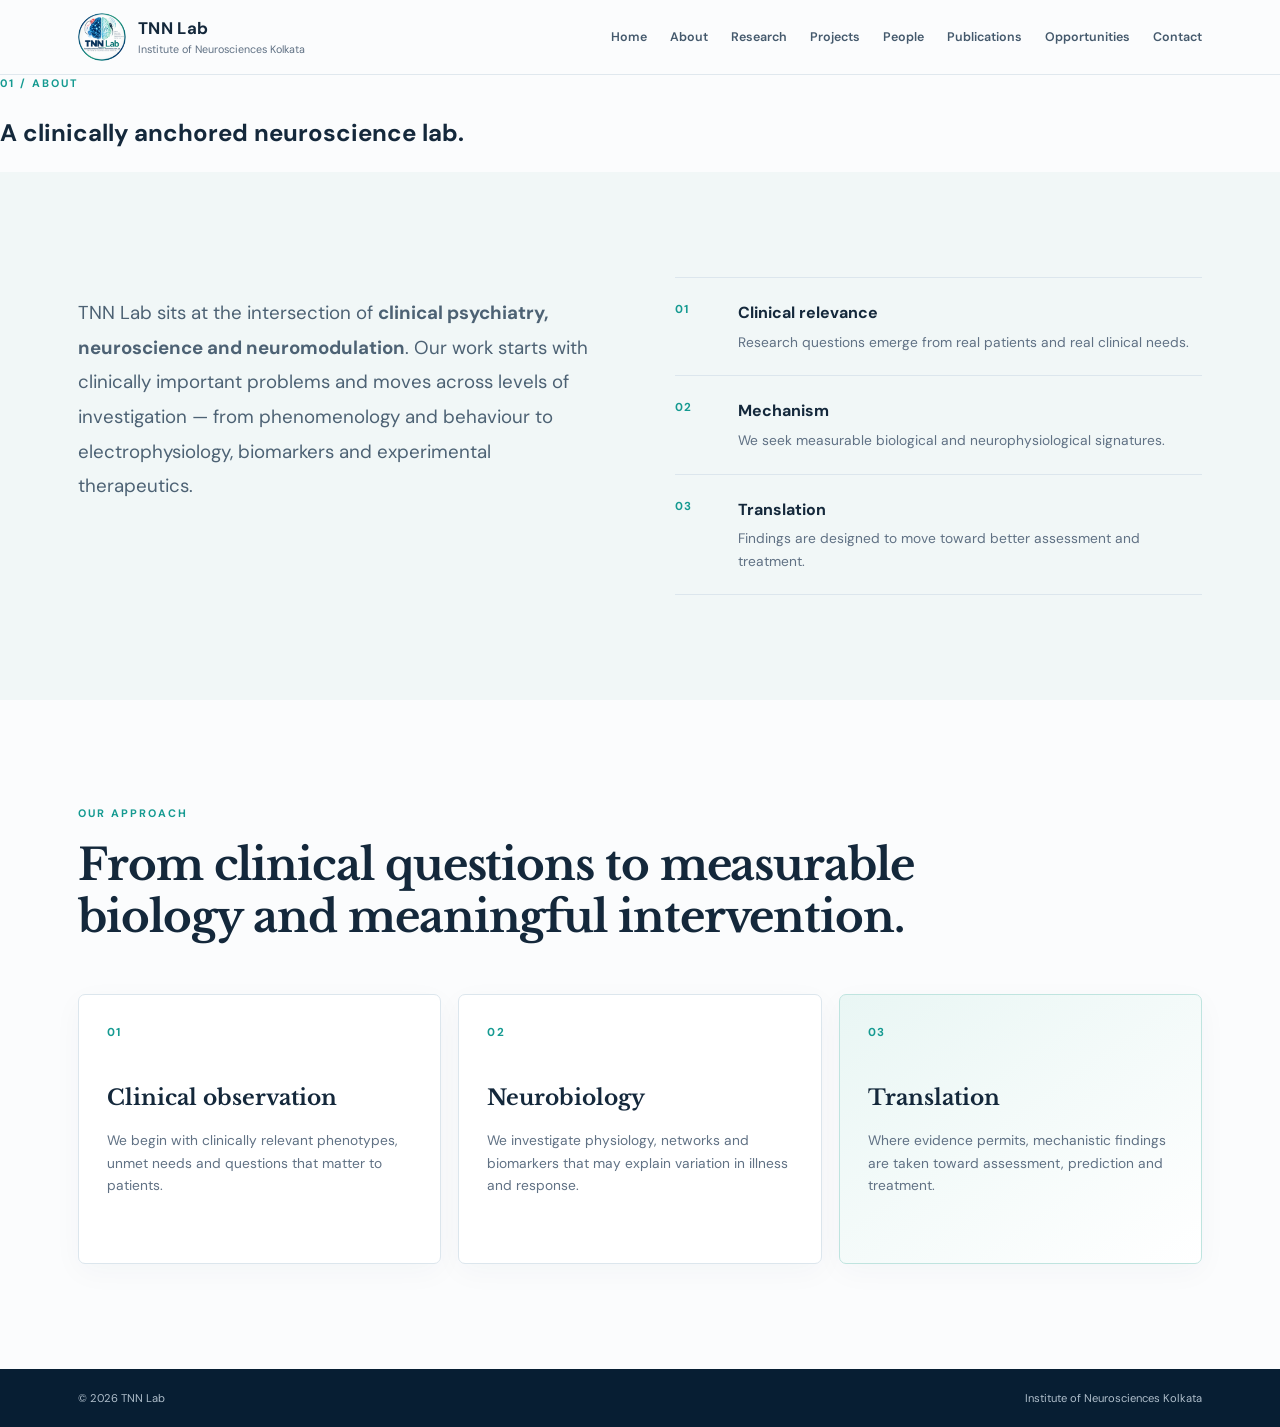
==== about.html @ 8aae9b07 "Add About page" ====
<!DOCTYPE html><html lang="en"><head><meta charset="UTF-8"><meta name="viewport" content="width=device-width, initial-scale=1.0"><meta name="description" content="About TNN Lab — Translational Neuroscience & Neuromodulation Lab."><title>About | TNN Lab</title><link rel="stylesheet" href="style.css"></head><body><header class="site-header"><div class="nav-wrap"><a class="brand" href="index.html"><img src="assets/tnn-lab-logo.jpg" alt="TNN Lab logo"><span><strong>TNN Lab</strong><small>Institute of Neurosciences Kolkata</small></span></a><button class="menu-toggle" aria-label="Open navigation" aria-expanded="false">☰</button><nav class="nav"><a href="index.html">Home</a><a class="active" href="about.html">About</a><a href="research.html">Research</a><a href="projects.html">Projects</a><a href="people.html">People</a><a href="publications.html">Publications</a><a href="opportunities.html">Opportunities</a><a href="contact.html">Contact</a></nav></div></header><main><section class="page-hero"><div class="page-hero-inner"><p class="eyebrow">01 / ABOUT</p><h1>A clinically anchored neuroscience lab.</h1></div></section><section class="section section-light"><div class="two-col"><div><p class="large-copy">TNN Lab sits at the intersection of <strong>clinical psychiatry, neuroscience and neuromodulation</strong>. Our work starts with clinically important problems and moves across levels of investigation — from phenomenology and behaviour to electrophysiology, biomarkers and experimental therapeutics.</p></div><div class="principles"><div class="principle"><span>01</span><div><h3>Clinical relevance</h3><p>Research questions emerge from real patients and real clinical needs.</p></div></div><div class="principle"><span>02</span><div><h3>Mechanism</h3><p>We seek measurable biological and neurophysiological signatures.</p></div></div><div class="principle"><span>03</span><div><h3>Translation</h3><p>Findings are designed to move toward better assessment and treatment.</p></div></div></div></div></section><section class="section"><div class="section-heading"><p class="eyebrow">OUR APPROACH</p><h2>From clinical questions to measurable biology and meaningful intervention.</h2></div><div class="research-grid"><article class="research-card"><div class="card-no">01</div><h3>Clinical observation</h3><p>We begin with clinically relevant phenotypes, unmet needs and questions that matter to patients.</p></article><article class="research-card"><div class="card-no">02</div><h3>Neurobiology</h3><p>We investigate physiology, networks and biomarkers that may explain variation in illness and response.</p></article><article class="research-card accent-card"><div class="card-no">03</div><h3>Translation</h3><p>Where evidence permits, mechanistic findings are taken toward assessment, prediction and treatment.</p></article></div></section></main><footer><div class="footer-inner"><span>© <span id="year"></span> TNN Lab</span><span>Institute of Neurosciences Kolkata</span></div></footer><script src="script.js"></script></body></html>
---- style.css ----
@import url('https://fonts.googleapis.com/css2?family=DM+Sans:wght@400;500;600;700&family=Libre+Baskerville:wght@400;700&display=swap');

:root {
  --navy: #123b61;
  --navy-deep: #0b2945;
  --teal: #159a91;
  --teal-light: #e8f6f4;
  --ink: #14283b;
  --muted: #607184;
  --paper: #fbfcfd;
  --white: #ffffff;
  --line: #dce6ed;
  --warm: #ef6b63;
  --shadow: 0 18px 55px rgba(18, 59, 97, .10);
  --serif: "Libre Baskerville", Georgia, serif;
  --sans: "DM Sans", Arial, sans-serif;
}

* { box-sizing: border-box; }
html { scroll-behavior: smooth; }
body {
  margin: 0;
  color: var(--ink);
  background: var(--paper);
  font-family: var(--sans);
  line-height: 1.65;
}
a { color: inherit; text-decoration: none; }
img { max-width: 100%; display: block; }

.site-header {
  position: sticky;
  top: 0;
  z-index: 50;
  background: rgba(251,252,253,.94);
  backdrop-filter: blur(14px);
  border-bottom: 1px solid rgba(220,230,237,.85);
}
.nav-wrap {
  max-width: 1180px;
  margin: auto;
  padding: 13px 28px;
  display: flex;
  align-items: center;
  justify-content: space-between;
  gap: 25px;
}
.brand { display:flex; align-items:center; gap:12px; min-width: 230px; }
.brand img { width: 48px; height:48px; object-fit:cover; border-radius:50%; }
.brand strong { display:block; font-size:1.05rem; letter-spacing:.02em; }
.brand small { display:block; color:var(--muted); font-size:.67rem; margin-top:-2px; }
.nav { display:flex; gap:23px; align-items:center; font-size:.78rem; font-weight:600; }
.nav a { color:#44596c; }
.nav a:hover { color:var(--teal); }
.menu-toggle { display:none; border:0; background:none; font-size:1.5rem; color:var(--navy); }

.hero {
  position:relative;
  overflow:hidden;
  min-height: calc(100vh - 74px);
  display:flex;
  align-items:center;
  background:
    radial-gradient(circle at 83% 42%, rgba(21,154,145,.14), transparent 28%),
    radial-gradient(circle at 75% 80%, rgba(18,59,97,.08), transparent 26%),
    var(--paper);
}
.hero-grid {
  width:min(1180px, 100%);
  margin:auto;
  padding:75px 28px 80px;
  display:grid;
  grid-template-columns: 1.05fr .95fr;
  align-items:center;
  gap:55px;
}
.eyebrow {
  color:var(--teal);
  font-size:.68rem;
  letter-spacing:.18em;
  font-weight:700;
  margin:0 0 16px;
}
.hero h1 {
  font-family:var(--serif);
  font-size:clamp(2.6rem, 5.2vw, 5rem);
  line-height:1.1;
  letter-spacing:-.035em;
  margin:0 0 24px;
  color:var(--navy-deep);
}
.hero h1 em { color:var(--teal); font-style:normal; }
.lead { max-width:650px; font-size:1.05rem; color:#526678; }
.hero-actions { display:flex; gap:12px; margin:31px 0; flex-wrap:wrap; }
.btn { padding:13px 20px; border-radius:5px; font-weight:700; font-size:.82rem; }
.btn-primary { color:#fff; background:var(--navy); }
.btn-primary:hover { background:var(--teal); }
.btn-quiet { border:1px solid var(--line); color:var(--navy); background:#fff; }
.btn-quiet:hover { border-color:var(--teal); color:var(--teal); }
.hero-meta { display:flex; gap:20px; color:#738495; font-size:.72rem; flex-wrap:wrap; }
.hero-meta span { padding-left:13px; border-left:2px solid var(--teal); }

.hero-mark { position:relative; width:min(510px,100%); justify-self:end; }
.hero-mark img {
  width:min(480px,100%);
  margin:auto;
  border-radius:50%;
  box-shadow:var(--shadow);
  position:relative;
  z-index:2;
}
.logo-orbit {
  position:absolute;
  width:84%;
  aspect-ratio:1;
  border:1px solid rgba(21,154,145,.22);
  border-radius:50%;
  top:8%; left:8%;
  transform:rotate(-16deg);
}
.logo-orbit::after {
  content:"";
  position:absolute;
  width:13px;height:13px;border-radius:50%;
  background:var(--warm);
  top:9%;right:10%;
  box-shadow:0 0 0 8px rgba(239,107,99,.12);
}

.section { padding:105px 28px; max-width:1180px; margin:auto; }
.section-light { max-width:none; background:#f1f7f7; }
.section-light > *, .section-dark > *, .contact-section > * { max-width:1124px; margin-left:auto; margin-right:auto; }
.section-dark { max-width:none; background:var(--navy-deep); color:#fff; }
.section-heading { margin-bottom:50px; }
.section-heading h2 {
  font-family:var(--serif);
  font-size:clamp(2rem, 3.4vw, 3.15rem);
  line-height:1.2;
  letter-spacing:-.025em;
  max-width:850px;
  margin:0;
}
.section-dark .eyebrow { color:#62c9c1; }
.section-dark .section-intro { color:#b9c9d6; max-width:650px; }
.two-col { display:grid; grid-template-columns:1fr 1fr; gap:70px; align-items:start; }
.large-copy { font-size:1.17rem; color:#4d6274; line-height:1.85; }
.principles { border-top:1px solid var(--line); }
.principle { display:grid; grid-template-columns:45px 1fr; gap:18px; padding:22px 0; border-bottom:1px solid var(--line); }
.principle span, .card-no, .project-label { color:var(--teal); font-weight:700; font-size:.72rem; letter-spacing:.12em; }
.principle h3 { margin:0 0 4px; font-size:1rem; }
.principle p { margin:0; color:var(--muted); font-size:.86rem; }

.research-grid { display:grid; grid-template-columns:repeat(3,1fr); gap:17px; }
.research-card {
  background:#fff; border:1px solid var(--line); border-radius:7px;
  padding:28px; min-height:270px; box-shadow:0 8px 30px rgba(18,59,97,.035);
  transition:.2s ease;
}
.research-card:hover { transform:translateY(-4px); box-shadow:var(--shadow); }
.research-card .card-no { margin-bottom:38px; }
.research-card h3 { margin:0 0 12px; font-family:var(--serif); font-size:1.35rem; }
.research-card p { color:var(--muted); font-size:.86rem; }
.tags { display:flex; flex-wrap:wrap; gap:6px; margin-top:20px; }
.tags span { font-size:.62rem; border:1px solid #d6e3e8; padding:4px 8px; border-radius:20px; color:#52697b; }
.accent-card { background:linear-gradient(145deg,#e9f6f4,#fff); border-color:#bfe4df; }

.project-list { border-top:1px solid rgba(255,255,255,.16); }
.project { display:grid; grid-template-columns:55px 1fr auto; gap:20px; align-items:center; padding:27px 0; border-bottom:1px solid rgba(255,255,255,.16); }
.project h3 { margin:0 0 5px; font-family:var(--serif); font-size:1.35rem; }
.project p { margin:0; color:#b9c9d6; font-size:.84rem; max-width:690px; }
.project-type { color:#69c9c2; font-size:.65rem; letter-spacing:.12em; text-transform:uppercase; white-space:nowrap; }

.people-grid { display:grid; grid-template-columns:1.2fr .8fr; gap:60px; align-items:start; }
.person-card { background:#fff; border:1px solid var(--line); border-radius:8px; padding:28px; display:flex; gap:24px; align-items:center; box-shadow:0 8px 30px rgba(18,59,97,.04); }
.avatar { width:92px; height:92px; border-radius:50%; display:grid; place-items:center; flex:none; background:linear-gradient(145deg,var(--navy),var(--teal)); color:#fff; font-family:var(--serif); font-size:1.6rem; }
.role { margin:0 0 5px; color:var(--teal); font-size:.68rem; text-transform:uppercase; letter-spacing:.14em; font-weight:700; }
.person-card h3 { margin:0; font-family:var(--serif); font-size:1.55rem; }
.person-card p { margin:7px 0; color:var(--muted); font-size:.86rem; }
.credential { color:var(--navy); font-size:.69rem; font-weight:700; }
.people-note { padding-top:10px; color:#536879; }
.people-note p:first-child { font-size:1.05rem; line-height:1.8; }
.muted { color:#81909d; font-size:.8rem; }

.publication-placeholder { border:1px dashed #b8cad5; padding:32px; display:flex; gap:20px; align-items:center; background:#fff; }
.pub-icon { width:45px; height:45px; border-radius:50%; background:var(--teal-light); color:var(--teal); display:grid; place-items:center; font-weight:700; }
.publication-placeholder h3 { margin:0 0 5px; font-family:var(--serif); }
.publication-placeholder p { margin:0; color:var(--muted); font-size:.86rem; }

.opportunity-grid { display:grid; grid-template-columns:1fr 1fr; gap:80px; }
.opportunity-list { border-top:1px solid var(--line); }
.opportunity-list div { display:flex; justify-content:space-between; gap:20px; padding:17px 0; border-bottom:1px solid var(--line); }
.opportunity-list strong { font-size:.88rem; }
.opportunity-list span { color:var(--muted); font-size:.76rem; }

.contact-section { max-width:none; background:linear-gradient(135deg,#eaf6f4,#f6f8fa); }
.contact-grid { display:grid; grid-template-columns:1fr .75fr; gap:80px; align-items:center; }
.contact-grid h2 { font-family:var(--serif); font-size:clamp(2.2rem,4vw,3.6rem); line-height:1.15; margin:0 0 18px; }
.contact-lead { color:var(--muted); }
.email { display:inline-block; margin-top:7px; color:var(--navy); font-weight:700; border-bottom:2px solid var(--teal); padding-bottom:3px; }
.contact-box { background:var(--navy-deep); color:#fff; padding:35px; border-radius:8px; box-shadow:var(--shadow); }
.contact-label { color:#62c9c1; letter-spacing:.16em; font-size:.65rem; font-weight:700; }
.contact-box h3 { font-family:var(--serif); font-size:1.55rem; line-height:1.45; margin:17px 0; }
.contact-box p { color:#b9c9d6; font-size:.8rem; }

footer { background:#071e33; color:#aebdca; padding:20px 28px; font-size:.7rem; }
.footer-inner { max-width:1124px; margin:auto; display:flex; justify-content:space-between; gap:20px; }

@media (max-width: 900px) {
  .nav { gap:12px; }
  .hero-grid { grid-template-columns:1fr; padding-top:55px; }
  .hero-mark { justify-self:center; max-width:430px; }
  .research-grid { grid-template-columns:repeat(2,1fr); }
  .two-col, .people-grid, .opportunity-grid, .contact-grid { grid-template-columns:1fr; gap:35px; }
}
@media (max-width: 720px) {
  .nav { display:none; position:absolute; top:74px; left:0; right:0; padding:16px 28px 22px; background:#fff; border-bottom:1px solid var(--line); flex-direction:column; align-items:flex-start; }
  .nav.open { display:flex; }
  .menu-toggle { display:block; }
  .nav-wrap { padding:12px 18px; }
  .brand small { display:none; }
  .section { padding:75px 20px; }
  .hero-grid { padding:50px 20px 65px; gap:35px; }
  .hero h1 { font-size:2.55rem; }
  .research-grid { grid-template-columns:1fr; }
  .research-card { min-height:0; }
  .project { grid-template-columns:38px 1fr; }
  .project-type { grid-column:2; }
  .person-card { align-items:flex-start; flex-direction:column; }
  .footer-inner { flex-direction:column; }
}
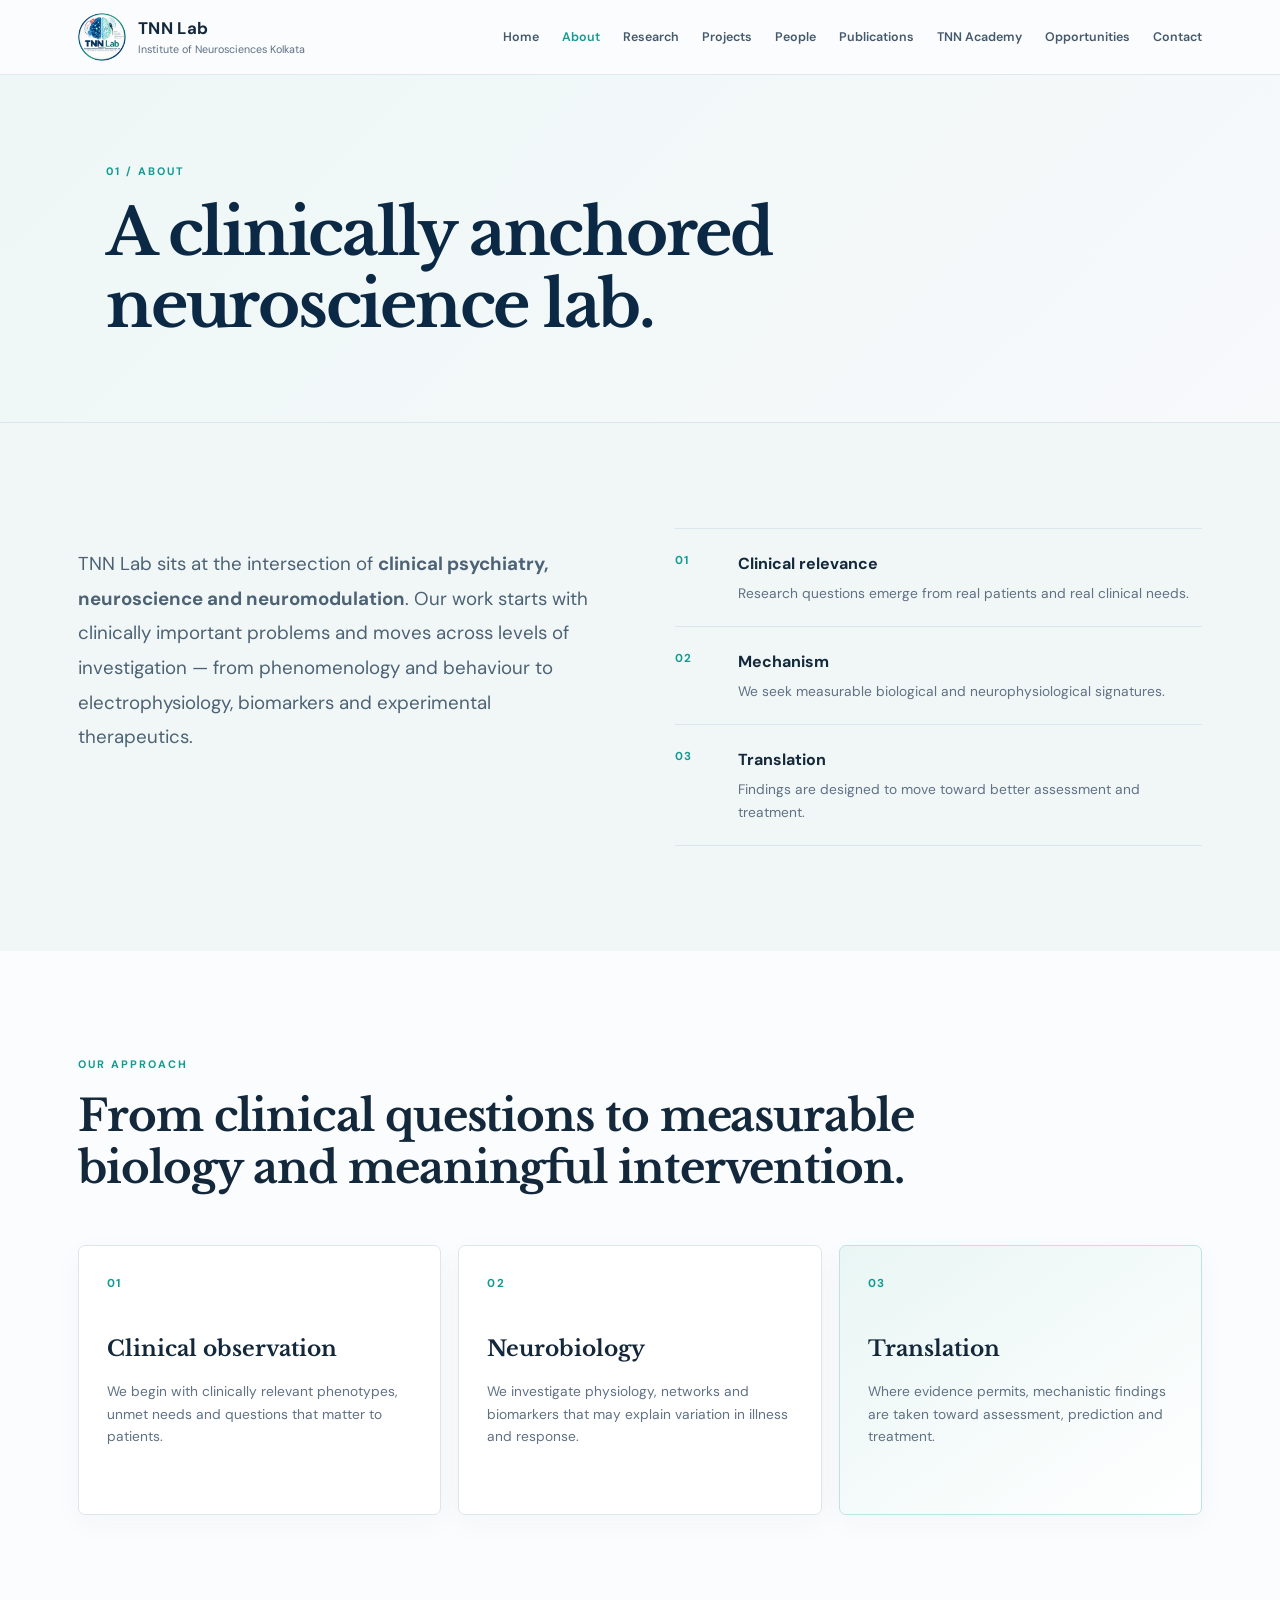
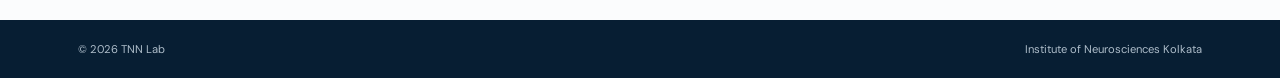
==== commit bcbbe744: "Add TNN Academy to site navigation" ====
--- a/about.html
+++ b/about.html
@@ -1 +1 @@
-<!DOCTYPE html><html lang="en"><head><meta charset="UTF-8"><meta name="viewport" content="width=device-width, initial-scale=1.0"><meta name="description" content="About TNN Lab — Translational Neuroscience & Neuromodulation Lab."><title>About | TNN Lab</title><link rel="stylesheet" href="style.css"></head><body><header class="site-header"><div class="nav-wrap"><a class="brand" href="index.html"><img src="assets/tnn-lab-logo.jpg" alt="TNN Lab logo"><span><strong>TNN Lab</strong><small>Institute of Neurosciences Kolkata</small></span></a><button class="menu-toggle" aria-label="Open navigation" aria-expanded="false">☰</button><nav class="nav"><a href="index.html">Home</a><a class="active" href="about.html">About</a><a href="research.html">Research</a><a href="projects.html">Projects</a><a href="people.html">People</a><a href="publications.html">Publications</a><a href="opportunities.html">Opportunities</a><a href="contact.html">Contact</a></nav></div></header><main><section class="page-hero"><div class="page-hero-inner"><p class="eyebrow">01 / ABOUT</p><h1>A clinically anchored neuroscience lab.</h1></div></section><section class="section section-light"><div class="two-col"><div><p class="large-copy">TNN Lab sits at the intersection of <strong>clinical psychiatry, neuroscience and neuromodulation</strong>. Our work starts with clinically important problems and moves across levels of investigation — from phenomenology and behaviour to electrophysiology, biomarkers and experimental therapeutics.</p></div><div class="principles"><div class="principle"><span>01</span><div><h3>Clinical relevance</h3><p>Research questions emerge from real patients and real clinical needs.</p></div></div><div class="principle"><span>02</span><div><h3>Mechanism</h3><p>We seek measurable biological and neurophysiological signatures.</p></div></div><div class="principle"><span>03</span><div><h3>Translation</h3><p>Findings are designed to move toward better assessment and treatment.</p></div></div></div></div></section><section class="section"><div class="section-heading"><p class="eyebrow">OUR APPROACH</p><h2>From clinical questions to measurable biology and meaningful intervention.</h2></div><div class="research-grid"><article class="research-card"><div class="card-no">01</div><h3>Clinical observation</h3><p>We begin with clinically relevant phenotypes, unmet needs and questions that matter to patients.</p></article><article class="research-card"><div class="card-no">02</div><h3>Neurobiology</h3><p>We investigate physiology, networks and biomarkers that may explain variation in illness and response.</p></article><article class="research-card accent-card"><div class="card-no">03</div><h3>Translation</h3><p>Where evidence permits, mechanistic findings are taken toward assessment, prediction and treatment.</p></article></div></section></main><footer><div class="footer-inner"><span>© <span id="year"></span> TNN Lab</span><span>Institute of Neurosciences Kolkata</span></div></footer><script src="script.js"></script></body></html>+<!DOCTYPE html><html lang="en"><head><meta charset="UTF-8"><meta name="viewport" content="width=device-width, initial-scale=1.0"><meta name="description" content="About TNN Lab — Translational Neuroscience & Neuromodulation Lab."><title>About | TNN Lab</title><link rel="stylesheet" href="style.css"></head><body><header class="site-header"><div class="nav-wrap"><a class="brand" href="index.html"><img src="assets/tnn-lab-logo.jpg" alt="TNN Lab logo"><span><strong>TNN Lab</strong><small>Institute of Neurosciences Kolkata</small></span></a><button class="menu-toggle" aria-label="Open navigation" aria-expanded="false">☰</button><nav class="nav"><a href="index.html">Home</a><a class="active" href="about.html">About</a><a href="research.html">Research</a><a href="projects.html">Projects</a><a href="people.html">People</a><a href="publications.html">Publications</a><a href="academy.html">TNN Academy</a><a href="opportunities.html">Opportunities</a><a href="contact.html">Contact</a></nav></div></header><main><section class="page-hero"><div class="page-hero-inner"><p class="eyebrow">01 / ABOUT</p><h1>A clinically anchored neuroscience lab.</h1></div></section><section class="section section-light"><div class="two-col"><div><p class="large-copy">TNN Lab sits at the intersection of <strong>clinical psychiatry, neuroscience and neuromodulation</strong>. Our work starts with clinically important problems and moves across levels of investigation — from phenomenology and behaviour to electrophysiology, biomarkers and experimental therapeutics.</p></div><div class="principles"><div class="principle"><span>01</span><div><h3>Clinical relevance</h3><p>Research questions emerge from real patients and real clinical needs.</p></div></div><div class="principle"><span>02</span><div><h3>Mechanism</h3><p>We seek measurable biological and neurophysiological signatures.</p></div></div><div class="principle"><span>03</span><div><h3>Translation</h3><p>Findings are designed to move toward better assessment and treatment.</p></div></div></div></div></section><section class="section"><div class="section-heading"><p class="eyebrow">OUR APPROACH</p><h2>From clinical questions to measurable biology and meaningful intervention.</h2></div><div class="research-grid"><article class="research-card"><div class="card-no">01</div><h3>Clinical observation</h3><p>We begin with clinically relevant phenotypes, unmet needs and questions that matter to patients.</p></article><article class="research-card"><div class="card-no">02</div><h3>Neurobiology</h3><p>We investigate physiology, networks and biomarkers that may explain variation in illness and response.</p></article><article class="research-card accent-card"><div class="card-no">03</div><h3>Translation</h3><p>Where evidence permits, mechanistic findings are taken toward assessment, prediction and treatment.</p></article></div></section></main><footer><div class="footer-inner"><span>© <span id="year"></span> TNN Lab</span><span>Institute of Neurosciences Kolkata</span></div></footer><script src="script.js"></script></body></html>
--- a/style.css
+++ b/style.css
@@ -83,7 +83,7 @@
 }
 .hero h1 {
   font-family:var(--serif);
-  font-size:clamp(2.6rem, 5.2vw, 5rem);
+  font-size:clamp(2.08rem, 4.16vw, 4rem);
   line-height:1.1;
   letter-spacing:-.035em;
   margin:0 0 24px;
@@ -170,6 +170,12 @@
 .project p { margin:0; color:#b9c9d6; font-size:.84rem; max-width:690px; }
 .project-type { color:#69c9c2; font-size:.65rem; letter-spacing:.12em; text-transform:uppercase; white-space:nowrap; }
 
+
+.team-grid { display:grid; grid-template-columns:repeat(2, minmax(0, 1fr)); gap:24px; }
+.team-grid .person-card { height:100%; box-sizing:border-box; align-items:flex-start; }
+.person-bio { margin-top:12px !important; font-size:.78rem !important; line-height:1.65; color:#607184 !important; }
+.team-note { margin-top:42px; max-width:850px; }
+
 .people-grid { display:grid; grid-template-columns:1.2fr .8fr; gap:60px; align-items:start; }
 .person-card { background:#fff; border:1px solid var(--line); border-radius:8px; padding:28px; display:flex; gap:24px; align-items:center; box-shadow:0 8px 30px rgba(18,59,97,.04); }
 .avatar { width:92px; height:92px; border-radius:50%; display:grid; place-items:center; flex:none; background:linear-gradient(145deg,var(--navy),var(--teal)); color:#fff; font-family:var(--serif); font-size:1.6rem; }
@@ -210,7 +216,7 @@
   .hero-grid { grid-template-columns:1fr; padding-top:55px; }
   .hero-mark { justify-self:center; max-width:430px; }
   .research-grid { grid-template-columns:repeat(2,1fr); }
-  .two-col, .people-grid, .opportunity-grid, .contact-grid { grid-template-columns:1fr; gap:35px; }
+  .two-col, .people-grid, .team-grid, .opportunity-grid, .contact-grid { grid-template-columns:1fr; gap:35px; }
 }
 @media (max-width: 720px) {
   .nav { display:none; position:absolute; top:74px; left:0; right:0; padding:16px 28px 22px; background:#fff; border-bottom:1px solid var(--line); flex-direction:column; align-items:flex-start; }
@@ -220,7 +226,7 @@
   .brand small { display:none; }
   .section { padding:75px 20px; }
   .hero-grid { padding:50px 20px 65px; gap:35px; }
-  .hero h1 { font-size:2.55rem; }
+  .hero h1 { font-size:2.04rem; }
   .research-grid { grid-template-columns:1fr; }
   .research-card { min-height:0; }
   .project { grid-template-columns:38px 1fr; }
@@ -228,3 +234,113 @@
   .person-card { align-items:flex-start; flex-direction:column; }
   .footer-inner { flex-direction:column; }
 }
+
+
+/* Multi-page site additions */
+.nav a.active { color: var(--teal); }
+.page-hero { background: linear-gradient(135deg, #eef7f6, #f7f9fb); border-bottom: 1px solid var(--line); }
+.page-hero-inner { max-width: 1124px; margin: 0 auto; padding: 88px 28px 82px; }
+.page-hero h1 { font-family: var(--serif); color: var(--navy-deep); font-size: clamp(2.5rem, 5vw, 4.3rem); line-height: 1.12; letter-spacing: -.035em; max-width: 850px; margin: 0; }
+.text-link { display: inline-block; margin-top: 10px; color: var(--teal); font-weight: 700; font-size: .84rem; }
+.section-cta { margin-top: 38px; }
+.btn-outline-light { color: #fff; border: 1px solid rgba(255,255,255,.35); padding: 13px 20px; border-radius: 5px; font-weight: 700; font-size: .82rem; display: inline-block; }
+.btn-outline-light:hover { border-color: #62c9c1; color: #62c9c1; }
+@media (max-width:720px){ .page-hero-inner{padding:65px 20px 58px;} }
+
+
+/* Home page redesign */
+.home-hero { display:block; min-height:0; padding:0 0 88px; }
+.home-hero-heading { width:100%; box-sizing:border-box; margin:0; padding:88px 28px 54px; text-align:center; }
+.home-eyebrow { margin:0 0 18px; color:var(--teal); font-size:.78rem; font-weight:800; letter-spacing:.16em; text-transform:none; }
+.home-hero-heading h1 { margin:0; color:var(--navy-deep); font-family:var(--serif); font-size:clamp(2.5rem,5.2vw,4rem); line-height:1.1; letter-spacing:-.035em; }
+.home-hero-heading h1 em { color:var(--teal); font-style:normal; }
+.home-intro { width:min(1124px, calc(100% - 56px)); margin:0 auto; display:grid; grid-template-columns:1fr 1fr; gap:72px; align-items:center; }
+.home-intro-visual { position:relative; min-height:380px; display:grid; place-items:center; }
+.home-intro-visual img { position:relative; z-index:2; width:min(100%,390px); border-radius:50%; box-shadow:0 20px 55px rgba(18,59,97,.14); }
+.home-intro-visual .logo-orbit { position:absolute; width:360px; height:360px; border:1px solid rgba(21,154,145,.28); border-radius:50%; }
+.home-intro-copy { padding:10px 0; }
+.home-intro-kicker { margin:0 0 14px; color:var(--navy); font-size:.72rem; font-weight:800; letter-spacing:.14em; text-transform:uppercase; }
+.home-intro-copy .lead { max-width:520px; margin:0; font-size:1.08rem; line-height:1.8; }
+.home-location { margin:22px 0 0; color:var(--muted); font-size:.78rem; font-weight:700; letter-spacing:.05em; }
+.home-centered-heading { text-align:center; max-width:760px; margin:0 auto 45px; }
+.pillar-grid { display:grid; grid-template-columns:repeat(3,1fr); gap:24px; max-width:1000px; margin:0 auto; }
+.pillar { padding:30px; border:1px solid var(--line); background:#fff; border-radius:8px; }
+.pillar-number { color:var(--teal); font-size:.7rem; font-weight:800; letter-spacing:.12em; margin-bottom:22px; }
+.pillar h3 { font-family:var(--serif); color:var(--navy-deep); font-size:1.65rem; margin:0 0 10px; }
+.pillar p { margin:0; color:var(--muted); font-size:.84rem; line-height:1.7; }
+.research-glance-grid { display:grid; grid-template-columns:repeat(3,1fr); gap:0; border-top:1px solid var(--line); border-bottom:1px solid var(--line); }
+.research-glance-grid article { padding:32px 28px; border-right:1px solid var(--line); }
+.research-glance-grid article:last-child { border-right:0; }
+.research-glance-grid span { color:var(--teal); font-size:.68rem; font-weight:800; letter-spacing:.12em; }
+.research-glance-grid h3 { font-family:var(--serif); color:var(--navy-deep); font-size:1.25rem; margin:16px 0 8px; }
+.research-glance-grid p { color:var(--muted); font-size:.75rem; margin:0; }
+.home-why-grid { display:grid; grid-template-columns:1fr 1fr; gap:90px; align-items:center; }
+.home-why h2 { font-family:var(--serif); font-size:clamp(2rem,4vw,3.4rem); line-height:1.15; margin:0; color:#fff; }
+.why-list { border-top:1px solid rgba(255,255,255,.16); }
+.why-list div { padding:22px 0; border-bottom:1px solid rgba(255,255,255,.16); display:flex; flex-direction:column; gap:7px; }
+.why-list strong { color:#fff; font-size:.9rem; }
+.why-list span { color:#b9c9d6; font-size:.8rem; line-height:1.65; }
+.feature-card { display:flex; justify-content:space-between; align-items:center; gap:35px; padding:34px; background:#fff; border:1px solid var(--line); border-left:4px solid var(--teal); box-shadow:0 12px 35px rgba(18,59,97,.05); }
+.feature-label { color:var(--teal); font-size:.68rem; font-weight:800; letter-spacing:.12em; text-transform:uppercase; }
+.feature-card p { margin:12px 0 0; color:var(--muted); font-size:.88rem; }
+.home-team { background:#fff; }
+.home-team-inner { display:grid; grid-template-columns:1.1fr .9fr; gap:80px; align-items:center; }
+.home-team h2 { font-family:var(--serif); color:var(--navy-deep); font-size:clamp(2rem,3.5vw,3rem); line-height:1.2; margin:0; }
+.home-team-inner > div:last-child p { color:var(--muted); line-height:1.8; }
+.home-contact { max-width:none; }
+@media (max-width:900px) {
+  .home-intro, .home-why-grid, .home-team-inner { grid-template-columns:1fr; gap:45px; }
+  .home-intro-visual { min-height:320px; }
+  .pillar-grid, .research-glance-grid { grid-template-columns:1fr; }
+  .research-glance-grid article { border-right:0; border-bottom:1px solid var(--line); }
+  .research-glance-grid article:last-child { border-bottom:0; }
+}
+@media (max-width:720px) {
+  .home-hero { padding:0 0 65px; }
+  .home-hero-heading { padding:65px 20px 40px; }
+  .home-intro { width:calc(100% - 40px); }
+  .home-eyebrow { font-size:.68rem; letter-spacing:.11em; }
+  .home-hero-heading h1 { font-size:2.35rem; }
+  .home-intro { gap:30px; }
+  .home-intro-visual { min-height:260px; }
+  .home-intro-visual img { width:min(80vw,300px); }
+  .home-intro-visual .logo-orbit { width:270px; height:270px; }
+  .feature-card { flex-direction:column; align-items:flex-start; }
+}
+
+/* TNN Research Academy */
+.academy-hero-copy { max-width:760px; margin:24px 0 0; color:#536879; font-size:1rem; line-height:1.8; }
+.academy-intro { display:grid; grid-template-columns:1fr 1fr; gap:70px; align-items:start; }
+.academy-intro h2 { font-family:var(--serif); color:var(--navy-deep); font-size:clamp(2rem,3.5vw,3rem); line-height:1.2; margin:0; }
+.academy-intro > div:last-child p { color:var(--muted); line-height:1.8; }
+.academy-note { padding:18px 20px; background:#fff; border-left:3px solid var(--teal); font-size:.85rem; }
+.academy-section { max-width:none; background:var(--paper); }
+.academy-grid { max-width:1124px; margin:0 auto; display:grid; grid-template-columns:repeat(2, minmax(0,1fr)); gap:22px; }
+.academy-card { background:#fff; border:1px solid var(--line); border-radius:8px; padding:29px; box-shadow:0 8px 30px rgba(18,59,97,.035); display:flex; flex-direction:column; }
+.academy-card:hover { box-shadow:var(--shadow); }
+.academy-card-top { display:flex; justify-content:space-between; align-items:center; gap:15px; margin-bottom:22px; }
+.academy-number { color:var(--teal); font-weight:800; font-size:.72rem; letter-spacing:.13em; }
+.academy-meta { color:#728394; font-size:.68rem; font-weight:700; }
+.academy-card h3 { font-family:var(--serif); color:var(--navy-deep); font-size:1.42rem; margin:0 0 10px; }
+.academy-description { color:var(--muted); font-size:.85rem; line-height:1.7; margin:0 0 20px; }
+.academy-perspective { background:#eef7f6; border-radius:6px; padding:17px 18px; margin-bottom:19px; }
+.academy-perspective strong { color:var(--navy); font-size:.72rem; letter-spacing:.08em; text-transform:uppercase; }
+.academy-perspective p { color:#526a78; font-size:.78rem; line-height:1.65; margin:7px 0 0; }
+.academy-learn { margin-bottom:20px; }
+.academy-learn strong { font-size:.73rem; color:var(--navy); }
+.academy-learn ul { margin:8px 0 0; padding-left:18px; color:#607184; font-size:.77rem; line-height:1.8; }
+.academy-button { display:inline-block; align-self:flex-start; margin-top:auto; background:var(--navy); color:#fff; padding:11px 15px; border-radius:5px; font-size:.75rem; font-weight:700; }
+.academy-button:hover { background:var(--teal); }
+.academy-footnote { color:#81909d; font-size:.68rem; line-height:1.55; margin:12px 0 0; }
+.academy-next-inner { max-width:1124px; margin:0 auto; display:grid; grid-template-columns:1fr 1fr; gap:80px; align-items:center; }
+.academy-next h2 { font-family:var(--serif); color:#fff; font-size:clamp(2rem,3.5vw,3rem); line-height:1.2; margin:0; }
+.academy-next p { color:#b9c9d6; font-size:.9rem; line-height:1.8; }
+@media (max-width:900px) {
+  .academy-intro, .academy-next-inner { grid-template-columns:1fr; gap:35px; }
+  .academy-grid { grid-template-columns:1fr; }
+}
+@media (max-width:720px) {
+  .academy-grid { gap:17px; }
+  .academy-card { padding:23px; }
+  .academy-card-top { align-items:flex-start; flex-direction:column; gap:5px; }
+}
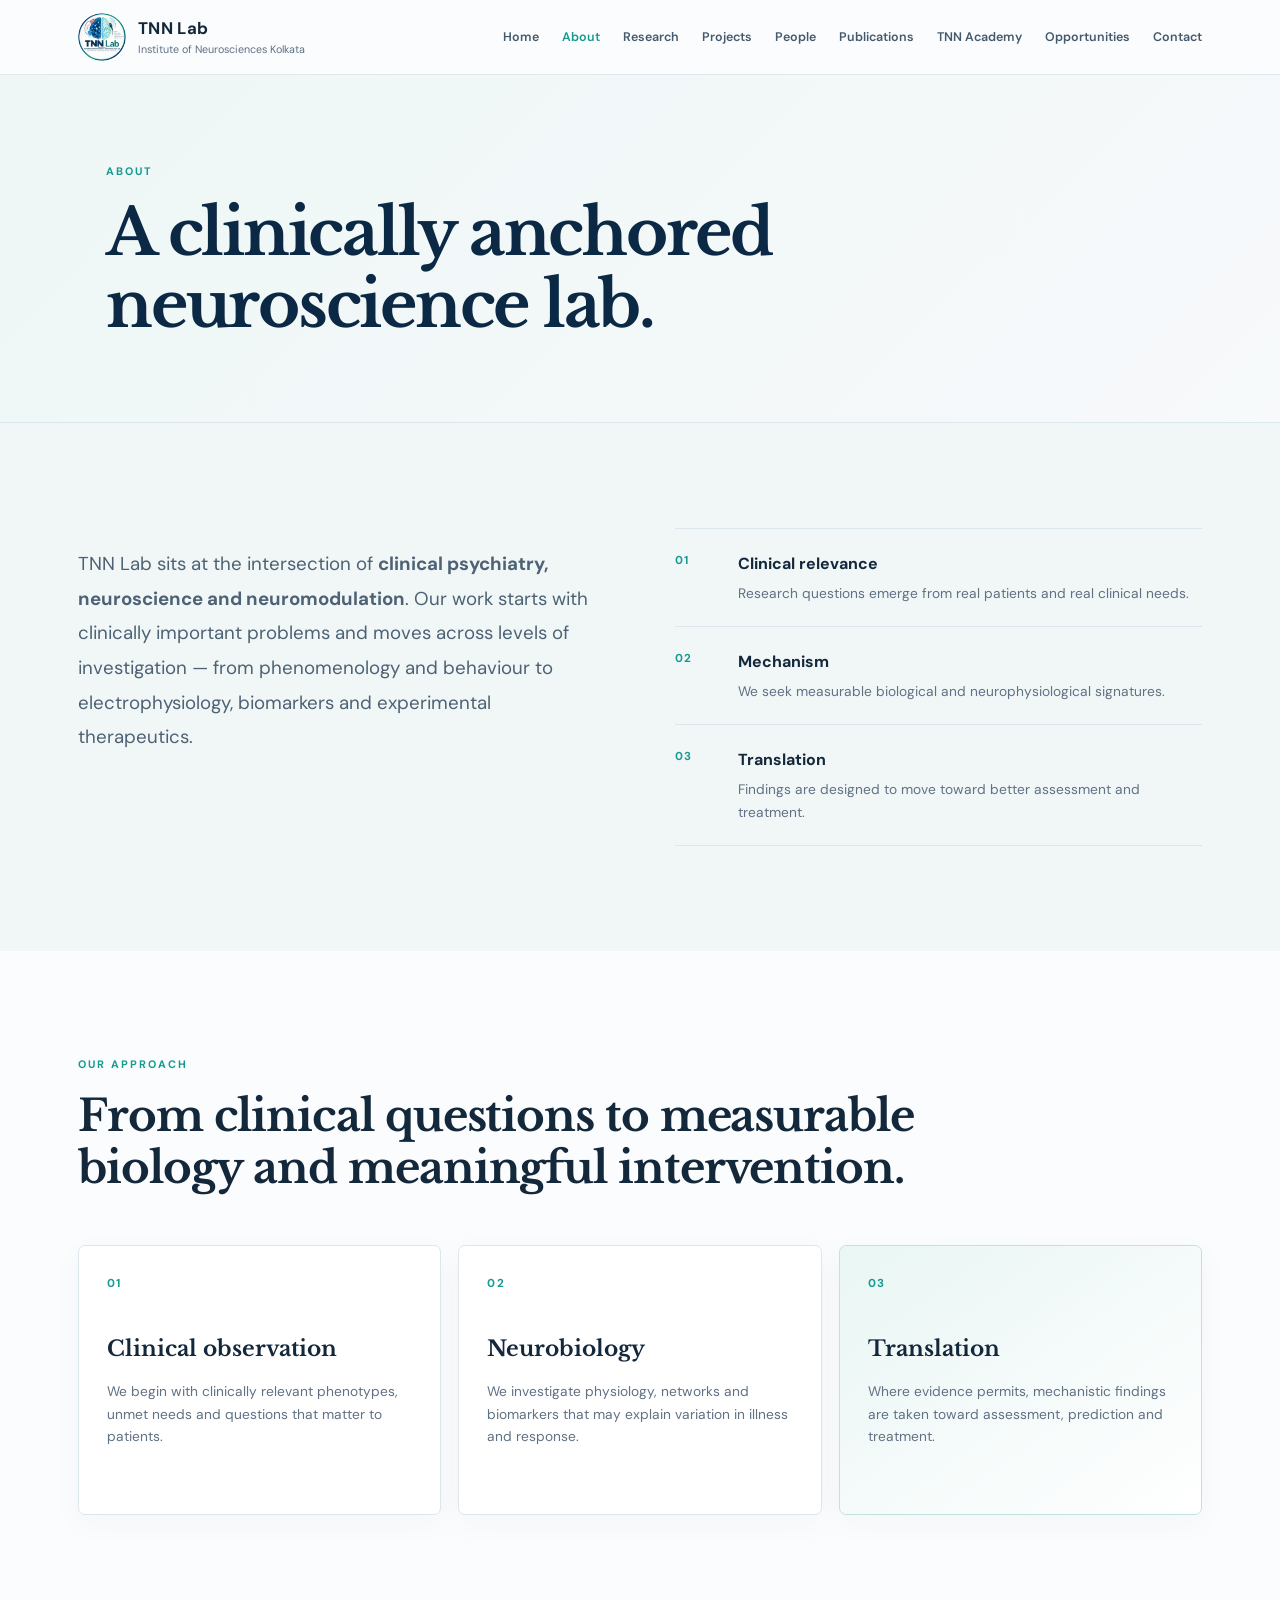
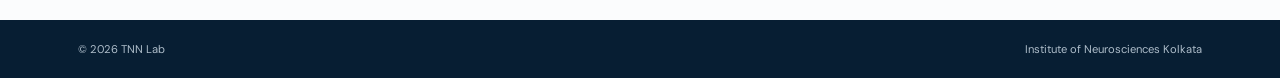
==== commit 7f9d3cdf: "Remove page number from about heading" ====
--- a/about.html
+++ b/about.html
@@ -1 +1 @@
-<!DOCTYPE html><html lang="en"><head><meta charset="UTF-8"><meta name="viewport" content="width=device-width, initial-scale=1.0"><meta name="description" content="About TNN Lab — Translational Neuroscience & Neuromodulation Lab."><title>About | TNN Lab</title><link rel="stylesheet" href="style.css"></head><body><header class="site-header"><div class="nav-wrap"><a class="brand" href="index.html"><img src="assets/tnn-lab-logo.jpg" alt="TNN Lab logo"><span><strong>TNN Lab</strong><small>Institute of Neurosciences Kolkata</small></span></a><button class="menu-toggle" aria-label="Open navigation" aria-expanded="false">☰</button><nav class="nav"><a href="index.html">Home</a><a class="active" href="about.html">About</a><a href="research.html">Research</a><a href="projects.html">Projects</a><a href="people.html">People</a><a href="publications.html">Publications</a><a href="academy.html">TNN Academy</a><a href="opportunities.html">Opportunities</a><a href="contact.html">Contact</a></nav></div></header><main><section class="page-hero"><div class="page-hero-inner"><p class="eyebrow">01 / ABOUT</p><h1>A clinically anchored neuroscience lab.</h1></div></section><section class="section section-light"><div class="two-col"><div><p class="large-copy">TNN Lab sits at the intersection of <strong>clinical psychiatry, neuroscience and neuromodulation</strong>. Our work starts with clinically important problems and moves across levels of investigation — from phenomenology and behaviour to electrophysiology, biomarkers and experimental therapeutics.</p></div><div class="principles"><div class="principle"><span>01</span><div><h3>Clinical relevance</h3><p>Research questions emerge from real patients and real clinical needs.</p></div></div><div class="principle"><span>02</span><div><h3>Mechanism</h3><p>We seek measurable biological and neurophysiological signatures.</p></div></div><div class="principle"><span>03</span><div><h3>Translation</h3><p>Findings are designed to move toward better assessment and treatment.</p></div></div></div></div></section><section class="section"><div class="section-heading"><p class="eyebrow">OUR APPROACH</p><h2>From clinical questions to measurable biology and meaningful intervention.</h2></div><div class="research-grid"><article class="research-card"><div class="card-no">01</div><h3>Clinical observation</h3><p>We begin with clinically relevant phenotypes, unmet needs and questions that matter to patients.</p></article><article class="research-card"><div class="card-no">02</div><h3>Neurobiology</h3><p>We investigate physiology, networks and biomarkers that may explain variation in illness and response.</p></article><article class="research-card accent-card"><div class="card-no">03</div><h3>Translation</h3><p>Where evidence permits, mechanistic findings are taken toward assessment, prediction and treatment.</p></article></div></section></main><footer><div class="footer-inner"><span>© <span id="year"></span> TNN Lab</span><span>Institute of Neurosciences Kolkata</span></div></footer><script src="script.js"></script></body></html>+<!DOCTYPE html><html lang="en"><head><meta charset="UTF-8"><meta name="viewport" content="width=device-width, initial-scale=1.0"><meta name="description" content="About TNN Lab — Translational Neuroscience & Neuromodulation Lab."><title>About | TNN Lab</title><link rel="stylesheet" href="style.css"></head><body><header class="site-header"><div class="nav-wrap"><a class="brand" href="index.html"><img src="assets/tnn-lab-logo.jpg" alt="TNN Lab logo"><span><strong>TNN Lab</strong><small>Institute of Neurosciences Kolkata</small></span></a><button class="menu-toggle" aria-label="Open navigation" aria-expanded="false">☰</button><nav class="nav"><a href="index.html">Home</a><a class="active" href="about.html">About</a><a href="research.html">Research</a><a href="projects.html">Projects</a><a href="people.html">People</a><a href="publications.html">Publications</a><a href="academy.html">TNN Academy</a><a href="opportunities.html">Opportunities</a><a href="contact.html">Contact</a></nav></div></header><main><section class="page-hero"><div class="page-hero-inner"><p class="eyebrow">ABOUT</p><h1>A clinically anchored neuroscience lab.</h1></div></section><section class="section section-light"><div class="two-col"><div><p class="large-copy">TNN Lab sits at the intersection of <strong>clinical psychiatry, neuroscience and neuromodulation</strong>. Our work starts with clinically important problems and moves across levels of investigation — from phenomenology and behaviour to electrophysiology, biomarkers and experimental therapeutics.</p></div><div class="principles"><div class="principle"><span>01</span><div><h3>Clinical relevance</h3><p>Research questions emerge from real patients and real clinical needs.</p></div></div><div class="principle"><span>02</span><div><h3>Mechanism</h3><p>We seek measurable biological and neurophysiological signatures.</p></div></div><div class="principle"><span>03</span><div><h3>Translation</h3><p>Findings are designed to move toward better assessment and treatment.</p></div></div></div></div></section><section class="section"><div class="section-heading"><p class="eyebrow">OUR APPROACH</p><h2>From clinical questions to measurable biology and meaningful intervention.</h2></div><div class="research-grid"><article class="research-card"><div class="card-no">01</div><h3>Clinical observation</h3><p>We begin with clinically relevant phenotypes, unmet needs and questions that matter to patients.</p></article><article class="research-card"><div class="card-no">02</div><h3>Neurobiology</h3><p>We investigate physiology, networks and biomarkers that may explain variation in illness and response.</p></article><article class="research-card accent-card"><div class="card-no">03</div><h3>Translation</h3><p>Where evidence permits, mechanistic findings are taken toward assessment, prediction and treatment.</p></article></div></section></main><footer><div class="footer-inner"><span>© <span id="year"></span> TNN Lab</span><span><a href="https://www.neurokolkata.org/" target="_blank" rel="noopener">Institute of Neurosciences Kolkata</a></span></div></footer><script src="script.js"></script></body></html>
--- a/style.css
+++ b/style.css
@@ -207,6 +207,8 @@
 .contact-label { color:#62c9c1; letter-spacing:.16em; font-size:.65rem; font-weight:700; }
 .contact-box h3 { font-family:var(--serif); font-size:1.55rem; line-height:1.45; margin:17px 0; }
 .contact-box p { color:#b9c9d6; font-size:.8rem; }
+.contact-logo { margin-top:45px; text-align:center; }
+.contact-logo img { width:min(260px,70%); height:auto; display:inline-block; }
 
 footer { background:#071e33; color:#aebdca; padding:20px 28px; font-size:.7rem; }
 .footer-inner { max-width:1124px; margin:auto; display:flex; justify-content:space-between; gap:20px; }
@@ -344,3 +346,37 @@
   .academy-card { padding:23px; }
   .academy-card-top { align-items:flex-start; flex-direction:column; gap:5px; }
 }
+
+
+/* Homepage typography refinements */
+.home-eyebrow {
+  color: var(--navy-deep);
+  font-size: .936rem;
+}
+.home-hero-heading h1 {
+  font-size: clamp(3rem, 6.24vw, 4.8rem);
+}
+.home-hero-heading h1 em {
+  color: var(--navy-deep);
+}
+@media (max-width:720px) {
+  .home-eyebrow { font-size: .816rem; }
+  .home-hero-heading h1 { font-size: 2.82rem; }
+}
+
+
+/* Homepage typography refinements */
+.home-eyebrow {
+  color: var(--navy-deep);
+  font-size: .936rem;
+}
+.home-hero-heading h1 {
+  font-size: clamp(3rem, 6.24vw, 4.8rem);
+}
+.home-hero-heading h1 em {
+  color: var(--navy-deep);
+}
+@media (max-width:720px) {
+  .home-eyebrow { font-size: .816rem; }
+  .home-hero-heading h1 { font-size: 2.82rem; }
+}
